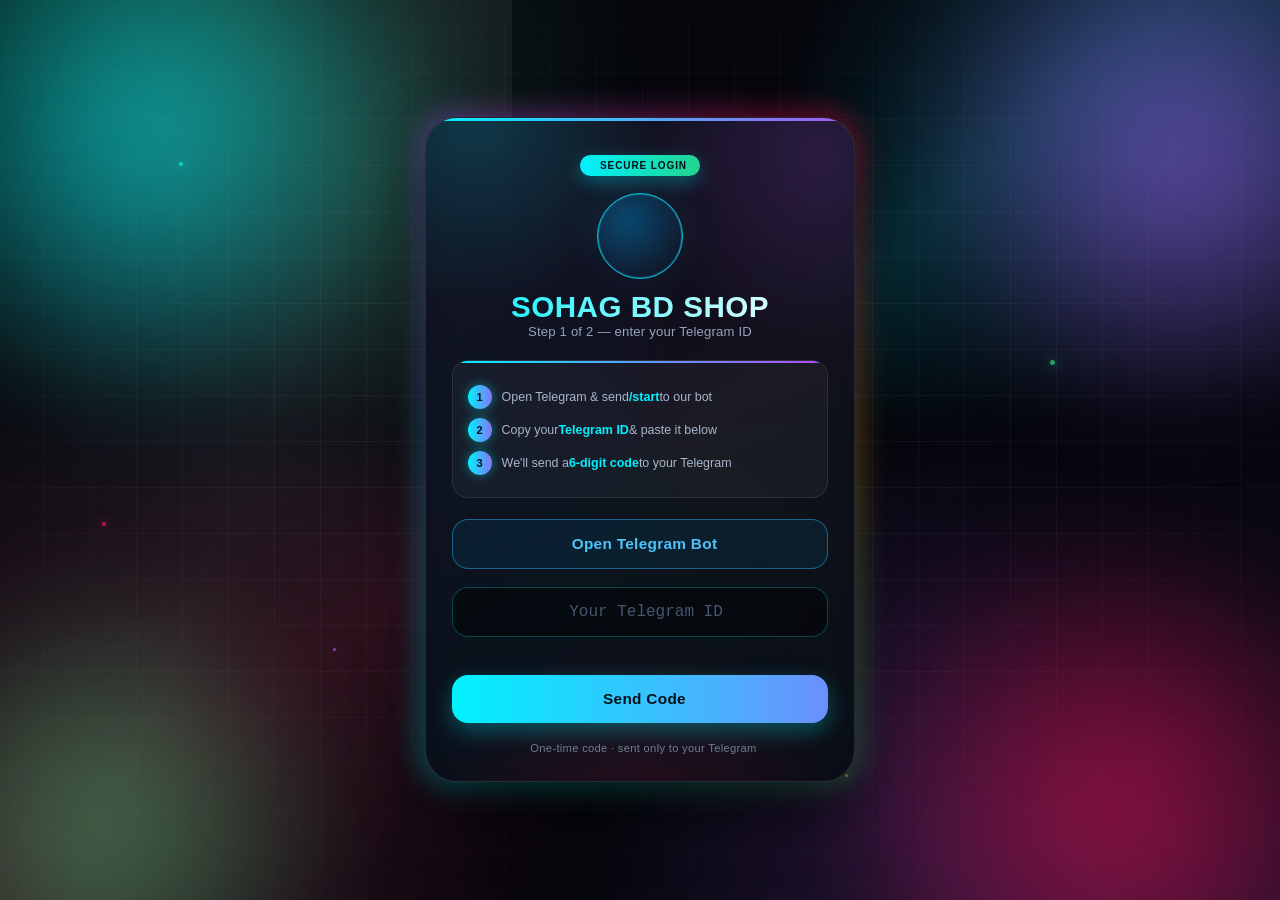
==== account.html @ 6053b898 "Add files via upload" ====
<!DOCTYPE html>
<html lang="en">
<head>
    <meta charset="UTF-8">
    <meta name="viewport" content="width=device-width, initial-scale=1.0, maximum-scale=1.0, user-scalable=no">
    <title>My Account - SOHAG BD SHOP</title>
    <!-- Favicon / App icons -->
    <link rel="icon" href="/favicon.ico?v=2" sizes="any">
    <link rel="icon" type="image/png" sizes="32x32" href="/favicon-32x32.png?v=2">
    <link rel="icon" type="image/png" sizes="16x16" href="/favicon-16x16.png?v=2">
    <link rel="icon" type="image/png" sizes="96x96" href="/favicon-96x96.png?v=2">
    <link rel="apple-touch-icon" sizes="180x180" href="/apple-touch-icon.png?v=2">
    <link rel="manifest" href="/site.webmanifest?v=2">
    <meta name="theme-color" content="#0f111a">
    <!-- ⚡ Font Awesome non-blocking: the page paints immediately even if cdnjs is slow or blocked.
         (previously this one line was the root cause of the "blank screen after login, fine after reload" problem) -->
    <!-- ⚡ media="print" dropped: it does keep the page from blocking, but the browser also
         gives a print stylesheet the *lowest* download priority, so the icons arrived last
         of all and popped in late. preload + onload swap is non-blocking AND high priority. -->
    <link rel="preload" as="style" href="fa-subset.css?v=3"
          onload="this.rel='stylesheet'; this.onload=null;">
    <!-- The icon font itself, fetched in parallel with the CSS instead of after it -->
    <link rel="preload" as="font" type="font/woff2" crossorigin
          href="fa-solid-900.woff2">
    <noscript><link rel="stylesheet" href="fa-subset.css?v=3"></noscript>
    <!-- 🚀 Shared page boot helper — the full reasoning is written out in app-boot.js -->
    <script src="app-boot.js?v=4"></script>
    <script>
        // 🔐 Login guard. Previously it was only  window.location.href = 'login.html'  —
        //    that does not stop the script, so all the code below kept running even while
        //    logged out, and the errors left the page blank.
        //    SBD.requireLogin() calls location.replace() and stops the remaining SBD.ready()
        //    steps from running.
        if (window.SBD) { SBD.requireLogin(); }
        else if (localStorage.getItem('isLoggedIn') !== 'true') { window.location.replace('login.html'); }
    </script>
    <style>
        body { margin: 0; padding: 0; font-family: 'Segoe UI', sans-serif; background: linear-gradient(135deg, #090910 0%, #171124 50%, #0d1321 100%); color: #e2e8f0; min-height: 100vh; overflow-x: hidden; padding-bottom: 110px; }
        
        .header { background: rgba(23, 17, 36, 0.85); backdrop-filter: blur(12px); padding: 15px 20px; display: flex; justify-content: space-between; align-items: center; border-bottom: 2px solid rgba(0, 242, 254, 0.3); position: sticky; top: 0; z-index: 1000; box-shadow: 0 4px 20px rgba(0,0,0,0.5); }
        .header-left { display: flex; align-items: center; gap: 15px; }
        .header-back-btn { background: rgba(255, 255, 255, 0.03); border: 1px solid rgba(0, 242, 254, 0.4); color: #00f2fe; padding: 8px 12px; border-radius: 10px; font-weight: bold; cursor: pointer; display: flex; align-items: center; justify-content: center; transition: 0.3s; }
        .header-back-btn:hover { background: rgba(0, 242, 254, 0.15); transform: translateX(-2px); }
        .logo-container { display: flex; align-items: center; gap: 8px; }
        .logo-icon { font-size: 24px; background: linear-gradient(135deg, #00f2fe, #4facfe); -webkit-background-clip: text; background-clip: text; color: transparent; }
        .header h1 { margin: 0; font-size: 22px; font-weight: 900; background: linear-gradient(90deg, #00f2fe 0%, #4facfe 100%); -webkit-background-clip: text; -webkit-text-fill-color: transparent; letter-spacing: 1px; }

        .container { padding: 20px; max-width: 600px; margin: 0 auto; animation: fadeIn 0.4s ease; }
        @keyframes fadeIn { from { opacity: 0; transform: translateY(10px); } to { opacity: 1; transform: translateY(0); } }
        
        .banned-banner {
            background: linear-gradient(90deg, #ff0844, #ffb199);
            color: #fff;
            text-align: center;
            padding: 15px;
            margin-bottom: 20px;
            border-radius: 12px;
            font-weight: bold;
            font-size: 14px;
            animation: pulse 1s infinite;
        }
        @keyframes pulse {
            0% { opacity: 0.8; }
            50% { opacity: 1; }
            100% { opacity: 0.8; }
        }
        .banned-banner i { margin-right: 8px; }
        
        .profile-header { background: rgba(255, 255, 255, 0.03); border: 1px solid rgba(0, 242, 254, 0.2); border-radius: 20px; padding: 30px 20px; text-align: center; margin-bottom: 20px; box-shadow: 0 5px 20px rgba(0,0,0,0.3); }
        .avatar { width: 80px; height: 80px; background: linear-gradient(45deg, #00f2fe, #4facfe); border-radius: 50%; margin: 0 auto 15px; display: flex; align-items: center; justify-content: center; font-size: 35px; font-weight: 900; color: #090910; box-shadow: 0 0 20px rgba(0, 242, 254, 0.5); overflow: hidden; }
        .avatar img { width: 100%; height: 100%; object-fit: cover; }
        
        .name-container {
            display: flex;
            align-items: center;
            justify-content: center;
            gap: 10px;
            flex-wrap: wrap;
        }
        .profile-header h2 { margin: 0; font-size: 22px; color: #fff; }
        .verified-badge {
            background: #1DA1F2;
            border-radius: 50%;
            width: 22px;
            height: 22px;
            display: inline-flex;
            align-items: center;
            justify-content: center;
            font-size: 12px;
            color: white;
            box-shadow: 0 0 10px rgba(29, 161, 242, 0.5);
        }
        .profile-header p { margin: 5px 0 0 0; font-size: 14px; color: #00f2fe; font-weight: bold; letter-spacing: 1px; }
        
        .id-container {
            margin-top: 12px;
            padding-top: 8px;
            border-top: 1px dashed rgba(0, 242, 254, 0.2);
            display: inline-block;
            width: auto;
        }
        .id-label {
            font-size: 11px;
            color: #64748b;
            letter-spacing: 0.5px;
        }
        .id-value {
            font-size: 13px;
            color: #00f2fe;
            font-family: monospace;
            background: rgba(0, 0, 0, 0.4);
            padding: 4px 12px;
            border-radius: 20px;
            display: inline-block;
            margin-left: 8px;
            cursor: pointer;
            transition: 0.2s;
        }
        .id-value:hover {
            background: rgba(0, 242, 254, 0.2);
            transform: scale(1.02);
        }
        
        .info-card { background: rgba(255, 255, 255, 0.03); border: 1px solid rgba(255, 255, 255, 0.05); border-radius: 15px; padding: 20px; margin-bottom: 20px; }
        .info-row { display: flex; justify-content: space-between; padding: 12px 0; border-bottom: 1px dashed rgba(255,255,255,0.1); }
        .info-row:last-child { border-bottom: none; }
        .info-label { color: #94a3b8; font-size: 14px; font-weight: 600; }
        .info-value { color: #fff; font-size: 14px; font-weight: bold; }
        
        .status-active { color: #00f2fe; }
        .status-banned { color: #ff0844; font-weight: bold; }
        
        .deposit-btn {
            display: block;
            width: 100%;
            padding: 12px;
            background: rgba(0, 242, 254, 0.1);
            border: 1px solid #00f2fe;
            color: #00f2fe;
            border-radius: 10px;
            cursor: pointer;
            margin-top: 15px;
            font-weight: bold;
            font-size: 14px;
            font-family: inherit;
            transition: 0.3s;
        }
        .deposit-btn:hover {
            background: #00f2fe;
            color: #090910;
        }
        .deposit-btn-disabled {
            background: rgba(255, 8, 68, 0.1);
            border-color: #ff0844;
            color: #ff0844;
            cursor: not-allowed;
            opacity: 0.6;
        }

        /* After the Fund Transfer banner was removed, Add Funds and Secure Logout became
           direct siblings side by side. A button is inline-block by default, so a stray
           whitespace gap appeared between the two — display:block put a stop to
           that, and the gap is now controlled only by margin-top (12px). */
        .logout-btn { display: block; width: 100%; padding: 15px; background: rgba(255, 8, 68, 0.1); border: 1px solid #ff0844; color: #ff0844; font-weight: bold; border-radius: 12px; cursor: pointer; text-transform: uppercase; transition: 0.3s; font-size: 14px; font-family: inherit; letter-spacing: 1px; margin-top: 12px; }
        .logout-btn:hover { background: #ff0844; color: #fff; box-shadow: 0 0 15px #ff0844; }

        .balance-value { color: #34d399; font-family: monospace; font-size: 15px; }

        .bottom-nav { position: fixed; bottom: 15px; left: 50%; transform: translateX(-50%); width: 90%; max-width: 600px; background: rgba(15, 15, 20, 0.93); backdrop-filter: blur(12px); border: 1px solid rgba(0, 242, 254, 0.3); border-radius: 22px; padding: 12px 5px; display: flex; justify-content: space-around; align-items: center; box-shadow: 0 10px 40px rgba(0, 0, 0, 0.6); z-index: 1000; }
        .nav-item { display: flex; flex-direction: column; align-items: center; color: #94a3b8; font-size: 11px; font-weight: bold; cursor: pointer; text-decoration: none; flex: 1; transition: 0.3s; }
        .nav-item i { font-size: 20px; margin-bottom: 5px; }
        .nav-item.active, .nav-item:hover { color: #00f2fe; text-shadow: 0 0 10px rgba(0, 242, 254, 0.8); }
        .nav-disabled {
            opacity: 0.4;
            cursor: not-allowed;
            pointer-events: none;
        }
        
        .toast {
            position: fixed;
            bottom: 80px;
            left: 50%;
            transform: translateX(-50%);
            background: #00f2fe;
            color: #090910;
            padding: 10px 20px;
            border-radius: 30px;
            font-weight: bold;
            font-size: 13px;
            z-index: 9999;
            animation: fadeInUp 0.3s ease;
        }
        @keyframes fadeInUp {
            from { opacity: 0; transform: translateX(-50%) translateY(20px); }
            to { opacity: 1; transform: translateX(-50%) translateY(0); }
        }
        
        .loading-spinner {
            display: inline-block;
            width: 20px;
            height: 20px;
            border: 2px solid rgba(0,242,254,0.3);
            border-top: 2px solid #00f2fe;
            border-radius: 50%;
            animation: spin 0.8s linear infinite;
        }
        @keyframes spin {
            to { transform: rotate(360deg); }
        }
        
        .support-overlay {
            position: fixed; top: 0; left: 0; width: 100%; height: 100%;
            background: rgba(0, 0, 0, 0.9); backdrop-filter: blur(6px);
            z-index: 2000; display: none; justify-content: center; align-items: center;
        }
        .support-box {
            background: linear-gradient(145deg, #0f0f17, #0a0a10);
            padding: 30px 25px; border-radius: 28px; width: 90%; max-width: 340px;
            text-align: center; border: 1px solid rgba(0, 242, 254, 0.4);
            position: relative;
        }
        .close-modal {
            position: absolute; top: 15px; right: 20px; color: #ff0844; font-size: 22px;
            cursor: pointer; width: 30px; height: 30px; display: flex;
            align-items: center; justify-content: center; border-radius: 50%;
            background: rgba(255, 8, 68, 0.1);
        }
        .close-modal:hover { background: #ff0844; color: #fff; transform: rotate(90deg); }
        .support-box h3 { color: #fff; margin-bottom: 8px; font-size: 22px; }
        .support-box h3 i { color: #00f2fe; margin-right: 8px; }
        .support-desc { color: #94a3b8; font-size: 13px; margin-bottom: 25px; }
        .support-btn {
            display: flex; align-items: center; justify-content: center; gap: 12px;
            padding: 14px; border-radius: 14px; font-weight: 700; font-size: 16px;
            margin-top: 12px; text-decoration: none; transition: 0.3s;
        }
        .btn-wa { background: rgba(37, 211, 102, 0.12); border: 1px solid #25D366; color: #25D366; }
        .btn-wa:hover { background: #25D366; color: #fff; }
        .btn-tg { background: rgba(0, 136, 204, 0.12); border: 1px solid #0088cc; color: #0088cc; }
        .btn-tg:hover { background: #0088cc; color: #fff; }
    </style>

    <!-- Animated theme (background colour animation + card animation) -->
    <link rel="preload" as="style" href="user-theme.css?v=6">
    <link rel="stylesheet" href="user-theme.css?v=6">
</head>
<body>

    <div class="header">
        <div class="header-left">
            <button class="header-back-btn" onclick="window.location.href='index.html'"><i class="fa-solid fa-arrow-left"></i></button>
            <div class="logo-container">
                <i class="fas fa-cloud logo-icon"></i>
                <h1>𝗦𝗢𝗛𝗔𝗚 𝗕𝗗 𝗦𝗛𝗢𝗣</h1>
            </div>
        </div>
    </div>

    <div class="container px-stagger">
        <div id="bannedBanner" style="display: none;" class="banned-banner">
            <i class="fa-solid fa-ban"></i> Your account has been banned! Please contact admin for support.
        </div>

        <div class="profile-header">
            <div class="avatar" id="userAvatar">
                <div class="loading-spinner"></div>
            </div>
            <div class="name-container">
                <h2 id="userNameDisplay">Loading...</h2>
                <span class="verified-badge" id="verifiedBadge">✓</span>
            </div>
            <p id="userIdDisplay">@loading</p>
            
            <div class="id-container">
                <span class="id-label"><i class="fa-regular fa-id-card"></i> ID :</span>
                <span class="id-value" id="chatIdDisplay" onclick="copyChatId()">-</span>
            </div>
        </div>

        <div class="info-card">
            <div class="info-row">
                <span class="info-label"><i class="fa-brands fa-telegram"></i> Username</span>
                <span class="info-value" id="contactValue">@loading</span>
            </div>
            <div class="info-row">
                <span class="info-label"><i class="fa-solid fa-wallet"></i> Wallet Balance</span>
                <span class="info-value balance-value" id="walletBalance">$0.00</span>
            </div>
            <div class="info-row">
                <span class="info-label"><i class="fa-solid fa-circle-check"></i> Account Status</span>
                <span class="info-value" id="accountStatus">
                    <span class="status-active"><i class="fa-solid fa-circle-check"></i> Active & Verified</span>
                </span>
            </div>
            <div class="info-row">
                <span class="info-label"><i class="fa-solid fa-calendar"></i> Joined Date</span>
                <span class="info-value" id="joinDate">-</span>
            </div>
        </div>

        <button class="deposit-btn" id="depositBtn" onclick="checkAndRedirect('deposit.html')">
            <i class="fa-solid fa-plus-circle"></i> Add Funds
        </button>
        <button class="logout-btn" onclick="logoutUser()"><i class="fa-solid fa-right-from-bracket"></i> Secure Logout</button>
    </div>

    <div class="bottom-nav">
        <a href="index.html" class="nav-item" id="navShop"><i class="fa-solid fa-store"></i><span>Showcase</span></a>
        <a href="deposit.html" class="nav-item" id="navDeposit"><i class="fa-solid fa-wallet"></i><span>Deposit</span></a>
        <a href="pending.html" class="nav-item" id="navPending"><i class="fa-solid fa-clock-rotate-left"></i><span>Pending</span></a>
        <a href="orders.html" class="nav-item" id="navOrders"><i class="fa-solid fa-box-open"></i><span>My Orders</span></a>
        <a href="#" class="nav-item" id="navSupport" onclick="openSupportModal(event)"><i class="fa-solid fa-headset"></i><span>Support</span></a>
    </div>

    <div class="support-overlay" id="supportModal">
        <div class="support-box">
            <div class="close-modal" onclick="closeSupportModal()"><i class="fa-solid fa-times"></i></div>
            <h3><i class="fa-solid fa-headset"></i> Live Support</h3>
            <div class="support-desc">Choose a platform to contact us.</div>
            <a href="https://wa.me/8801618202470" target="_blank" class="support-btn btn-wa"><i class="fa-brands fa-whatsapp"></i> WhatsApp</a>
            <a href="https://t.me/SH_5617" target="_blank" class="support-btn btn-tg"><i class="fa-brands fa-telegram"></i> Telegram</a>
        </div>
    </div>

    <script>
        /* 🔒 এখানে আগে বট টোকেনটা পুরোপুরি লেখা ছিল (const BOT_TOKEN = "…")।
           এটা ক্লায়েন্ট-সাইড স্ক্রিপ্ট — এই পেজ যে-ই খুলত সে F12 চেপেই
           টোকেনটা পড়ে ফেলতে পারত, আর টোকেন দিয়ে বটের পূর্ণ নিয়ন্ত্রণ নেওয়া যায়।
           টোকেন এখন শুধু সার্ভারে; Telegram-এর কল যায় api_tg_profile.php দিয়ে।
           ⚠️ পুরনো টোকেনটা প্রকাশ হয়ে গিয়েছিল — @BotFather দিয়ে রিভোক করা জরুরি। */
        
        // Global variable (used for the ban check)
        window.userIsBanned = false; 
        
        function getCachedData(key, expiryMinutes = 30) {
            let cached = localStorage.getItem(key);
            if(!cached) return null;
            let data = JSON.parse(cached);
            if(Date.now() > data.expiry) {
                localStorage.removeItem(key);
                return null;
            }
            return data.value;
        }
        
        function setCachedData(key, value, expiryMinutes = 30) {
            let data = {
                value: value,
                expiry: Date.now() + (expiryMinutes * 60 * 1000)
            };
            localStorage.setItem(key, JSON.stringify(data));
        }
        
        function checkAndRedirect(url) {
            if(window.userIsBanned) {
                showToast("❌ Your account is banned! You cannot deposit.");
                return false;
            }
            window.location.href = url;
        }
        
        function openSupportModal(e) {
            if(e) e.preventDefault();
            document.getElementById('supportModal').style.display = 'flex';
        }
        
        function closeSupportModal() {
            document.getElementById('supportModal').style.display = 'none';
        }
        
        function copyChatId() {
            let idElement = document.getElementById('chatIdDisplay');
            let idValue = idElement.innerText;
            if(idValue && idValue !== '-') {
                navigator.clipboard.writeText(idValue).then(() => {
                    showToast("✅ ID copied!");
                });
            }
        }
        
        function showToast(msg) {
            let toast = document.createElement('div');
            toast.className = 'toast';
            toast.innerHTML = msg;
            document.body.appendChild(toast);
            setTimeout(() => toast.remove(), 2500);
        }

        /** Always shows a money amount in $0.00 format */
        function fmtMoney(n) {
            let v = parseFloat(n);
            if (!isFinite(v)) v = 0;
            return '$' + v.toFixed(2);
        }

        /** Fills the Wallet Balance row on the My Account page */
        async function loadWalletBalance() {
            const tgId = localStorage.getItem('userTelegramId');
            const el = document.getElementById('walletBalance');
            if (!el) return;
            if (!tgId) { el.innerText = '$0.00'; return; }
            const cacheKey = 'balance:' + tgId;
            if (window.SBD && SBD.cacheGet) {
                const cached = SBD.cacheGet(cacheKey, true);
                if (cached && cached.success) el.innerText = fmtMoney(cached.balance);
            }
            try {
                const res = await fetch('api_balance.php?telegram_id=' + encodeURIComponent(tgId));
                const d = await res.json();
                if (d && d.success) {
                    el.innerText = fmtMoney(d.balance);
                    if (window.SBD && SBD.cacheSet) SBD.cacheSet(cacheKey, d, 5 * 60 * 1000);
                }
            } catch (e) { /* if the balance fails to load, the rest of the page keeps working */ }
        }

        async function loadUserInfo() {
            let userTelegramId = localStorage.getItem('userTelegramId');
            let sessionName = localStorage.getItem('userSessionName') || "User";
            
            if(!userTelegramId) {
                document.getElementById('userNameDisplay').innerText = sessionName;
                document.getElementById('userIdDisplay').innerHTML = '@' + sessionName.toLowerCase().replace(/[^a-z0-9]/g, '');
                document.getElementById('contactValue').innerHTML = '@' + sessionName.toLowerCase().replace(/[^a-z0-9]/g, '');
                document.getElementById('chatIdDisplay').innerText = '-';
                const avatarDiv = document.getElementById('userAvatar');
                avatarDiv.innerHTML = sessionName.charAt(0).toUpperCase();
                avatarDiv.style.background = "linear-gradient(45deg, #00f2fe, #4facfe)";
                avatarDiv.style.fontSize = "35px";
                return;
            }
            
            document.getElementById('chatIdDisplay').innerText = userTelegramId;
            
            // 1. Fetch Telegram profile info
            let cachedUserInfo = getCachedData('user_info_' + userTelegramId, 60);
            let userInfo = cachedUserInfo;
            
            if(!userInfo) {
                try {
                    /* ⚠️ URL-এ কোনো telegram_id পাঠানো হয় না — সার্ভার আইডিটা
                       লগইন সেশন থেকে নেয়। আইডি প্যারামিটার হলে যে-কেউ পৃথিবীর
                       যেকোনো Telegram আইডির নাম/ছবি এই এন্ডপয়েন্ট দিয়ে বের
                       করে ফেলতে পারত। */
                    const response = await fetch('api_tg_profile.php');
                    const data = await response.json();
                    if(data.success) {
                        userInfo = {
                            first_name: data.first_name || '',
                            last_name: data.last_name || '',
                            username: data.username || '',
                            full_name: data.full_name || `${data.first_name || ''} ${data.last_name || ''}`.trim()
                        };
                        setCachedData('user_info_' + userTelegramId, userInfo, 60);
                    }
                } catch(e) { console.log("Telegram fetch error:", e); }
            }
            
            if(userInfo && userInfo.username) {
                const realUsername = userInfo.username;
                document.getElementById('userIdDisplay').innerHTML = '@' + realUsername;
                document.getElementById('contactValue').innerHTML = '@' + realUsername;
                let displayName = userInfo.full_name || userInfo.first_name || sessionName;
                document.getElementById('userNameDisplay').innerText = displayName;
                localStorage.setItem('userTelegramUsername', realUsername);
                localStorage.setItem('userSessionName', displayName);
            } else {
                document.getElementById('userIdDisplay').innerHTML = '@' + sessionName.toLowerCase().replace(/[^a-z0-9]/g, '');
                document.getElementById('contactValue').innerHTML = '@' + sessionName.toLowerCase().replace(/[^a-z0-9]/g, '');
                document.getElementById('userNameDisplay').innerText = sessionName;
            }
            
            // Profile image
            const avatarDiv = document.getElementById('userAvatar');

            /* 🔒 পুরনো কোড ছবির ঠিকানাটা localStorage-এ জমিয়ে রাখত, আর ওই
               ঠিকানা ছিল  api.telegram.org/file/bot<TOKEN>/…  — অর্থাৎ টোকেনটা
               ভিজিটরের ব্রাউজারেই লেখা থেকে যেত। পুরনো ভিজিটরদের কাছ থেকে সেই
               জমে থাকা কপিটা মুছে ফেলা হচ্ছে। */
            localStorage.removeItem('user_photo_' + userTelegramId);

            let initial = (userInfo?.first_name?.charAt(0) || sessionName.charAt(0)).toUpperCase();
            showTelegramAvatar(avatarDiv, initial);
            
            // 2. Fetch status from the real-time database (api_users.php)
            const accountCacheKey = 'account:' + userTelegramId;
            if (window.SBD && SBD.cacheGet) {
                const cachedAccount = SBD.cacheGet(accountCacheKey, true);
                if(cachedAccount && cachedAccount.success && cachedAccount.user) {
                    const u = cachedAccount.user;
                    if(u.join_date) {
                        document.getElementById('joinDate').innerHTML = new Date(u.join_date).toLocaleDateString('en-US', {
                            year: 'numeric', month: 'long', day: 'numeric'
                        });
                    }
                    window.userIsBanned = (u.status === 'banned');
                    applyBanEffect(window.userIsBanned, u.ban_reason);
                }
            }
            try {
                let dbRes = await fetch(`api_users.php?action=get&telegram_id=${userTelegramId}`);
                let dbData = await dbRes.json();
                
                if(dbData.success && dbData.user) {
                    let u = dbData.user;
                    
                    // Update join date
                    if(u.join_date) {
                        document.getElementById('joinDate').innerHTML = new Date(u.join_date).toLocaleDateString('en-US', {
                            year: 'numeric', month: 'long', day: 'numeric'
                        });
                    }
                    
                    // Update status (banned / active)
                    window.userIsBanned = (u.status === 'banned');
                    applyBanEffect(window.userIsBanned, u.ban_reason);
                    if (window.SBD && SBD.cacheSet) SBD.cacheSet(accountCacheKey, dbData, 10 * 60 * 1000);
                }
            } catch(e) {
                console.error("DB Fetch Error:", e);
            }
        }
        
        /* অ্যাভাটার বসানো
           ---------------------------------------------------------------
           টোকেন সহ ফাইল-URL (api.telegram.org/file/bot<TOKEN>/…) আর ব্রাউজারে
           দেওয়া যায় না — ওই লিংকের ভেতরেই টোকেনটা থাকে। তাই ছবির বাইটগুলো
           সার্ভার নিজে এনে দেয়:  api_tg_profile.php?photo=1
           আইডি পাঠাতে হয় না, সার্ভার সেশন থেকেই নেয়।
           ছবি না থাকলে বা লগইন না থাকলে এন্ডপয়েন্ট 404 দেয় → onerror চলে →
           নামের প্রথম অক্ষরটাই অ্যাভাটার হয়ে যায় (আগের মতোই)। */
        function showTelegramAvatar(avatarDiv, initial) {
            avatarDiv.innerHTML = '<div class="loading-spinner"></div>';

            const img = new Image();
            img.alt = 'Profile';
            img.style.cssText = 'width:100%; height:100%; object-fit:cover;';

            img.onload = function() {
                avatarDiv.innerHTML = '';
                avatarDiv.appendChild(img);
            };

            img.onerror = function() {
                avatarDiv.innerHTML = initial;
                avatarDiv.style.background = "linear-gradient(45deg, #00f2fe, #4facfe)";
                avatarDiv.style.fontSize = "35px";
                avatarDiv.style.fontWeight = "900";
            };

            img.src = 'api_tg_profile.php?photo=1';
        }
        
        function applyBanEffect(isBanned, reason = '') {
            let bannedBanner = document.getElementById('bannedBanner');
            let depositBtn = document.getElementById('depositBtn');
            let navItems = ['navShop', 'navDeposit', 'navPending', 'navOrders'];
            let statusElement = document.getElementById('accountStatus');

            if(isBanned) {
                if(bannedBanner) {
                    bannedBanner.style.display = 'block';
                    bannedBanner.innerHTML = `<i class="fa-solid fa-ban"></i> Your account has been banned! Reason: ${reason || 'Violation of terms'}`;
                }
                if(depositBtn) depositBtn.classList.add('deposit-btn-disabled');
                navItems.forEach(id => {
                    let el = document.getElementById(id);
                    if(el) el.classList.add('nav-disabled');
                });
                if(statusElement) {
                    statusElement.innerHTML = '<span class="status-banned"><i class="fa-solid fa-ban"></i> ⛔ Banned</span>';
                }
            } else {
                if(bannedBanner) bannedBanner.style.display = 'none';
                if(depositBtn) depositBtn.classList.remove('deposit-btn-disabled');
                navItems.forEach(id => {
                    let el = document.getElementById(id);
                    if(el) el.classList.remove('nav-disabled');
                });
                if(statusElement) {
                    statusElement.innerHTML = '<span class="status-active"><i class="fa-solid fa-circle-check"></i> Active & Verified</span>';
                }
            }
        }

        async function logoutUser() {
            // ⚠️ Previously only isLoggedIn was cleared from localStorage — the server OTP
            //    session cookie stayed alive. So the server is now told to clear the session too.
            try {
                await fetch('api_user_login.php', {
                    method: 'POST',
                    credentials: 'same-origin',
                    headers: { 'Content-Type': 'application/json' },
                    body: JSON.stringify({ action: 'logout' })
                });
            } catch (e) { /* local logout still happens even if the server cannot be reached */ }
            localStorage.removeItem('isLoggedIn');
            window.location.replace('login.html');
        }

        // Clicking outside the modal closes it
        window.addEventListener('click', function (event) {
            let sm = document.getElementById('supportModal');
            if (event.target === sm) closeSupportModal();
        });

        // ⚡ Previously there was  window.onload = function() { loadUserInfo(); };  here.
        //    window.onload waits for every external file (Font Awesome from cdnjs + fonts)
        //    to arrive — with a slow/blocked CDN neither balance nor name showed up,
        //    and a reload pulled them from cache and fixed it. (details in app-boot.js)
        function bootAccount() {
            loadUserInfo();
            loadWalletBalance();
        }
        if (window.SBD) { SBD.ready(bootAccount, { onEveryShow: true }); }
        else { document.addEventListener('DOMContentLoaded', bootAccount); }
    </script>
</body>
</html>
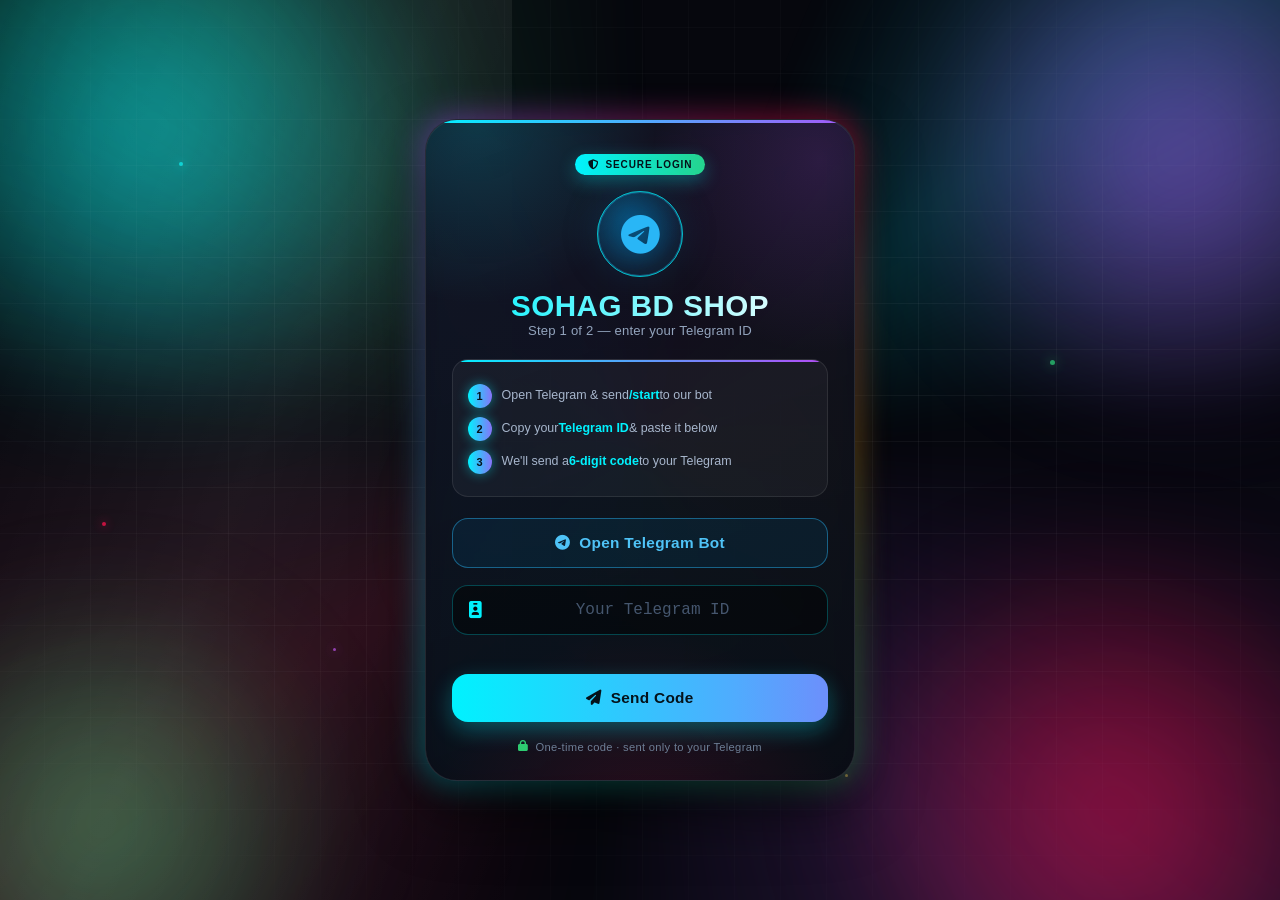
==== commit 67d13afe: "Rebuild SOHAG BD SHOP as runnable static site (demo backend + missing assets) - app-boot.js: SBD hel" ====
--- a/account.html
+++ b/account.html
@@ -5,12 +5,12 @@
     <meta name="viewport" content="width=device-width, initial-scale=1.0, maximum-scale=1.0, user-scalable=no">
     <title>My Account - SOHAG BD SHOP</title>
     <!-- Favicon / App icons -->
-    <link rel="icon" href="/favicon.ico?v=2" sizes="any">
-    <link rel="icon" type="image/png" sizes="32x32" href="/favicon-32x32.png?v=2">
-    <link rel="icon" type="image/png" sizes="16x16" href="/favicon-16x16.png?v=2">
-    <link rel="icon" type="image/png" sizes="96x96" href="/favicon-96x96.png?v=2">
-    <link rel="apple-touch-icon" sizes="180x180" href="/apple-touch-icon.png?v=2">
-    <link rel="manifest" href="/site.webmanifest?v=2">
+    <link rel="icon" href="favicon.ico?v=2" sizes="any">
+    <link rel="icon" type="image/png" sizes="32x32" href="favicon-32x32.png?v=2">
+    <link rel="icon" type="image/png" sizes="16x16" href="favicon-16x16.png?v=2">
+    <link rel="icon" type="image/png" sizes="96x96" href="favicon-96x96.png?v=2">
+    <link rel="apple-touch-icon" sizes="180x180" href="apple-touch-icon.png?v=2">
+    <link rel="manifest" href="site.webmanifest?v=2">
     <meta name="theme-color" content="#0f111a">
     <!-- ⚡ Font Awesome non-blocking: the page paints immediately even if cdnjs is slow or blocked.
          (previously this one line was the root cause of the "blank screen after login, fine after reload" problem) -->
--- a/user-theme.css
+++ b/user-theme.css
@@ -0,0 +1,153 @@
+/* =====================================================================
+   SOHAG BD SHOP — shared theme layer (user-theme.css)
+   ---------------------------------------------------------------------
+   This file is loaded by every page through a <link rel="stylesheet">.
+   Each page also carries its own inline <style> block with the layout
+   that is unique to it; the rules below are the *shared* visual layer
+   (colour tokens, glow, category-card shading, stagger animations…)
+   that the pages were written against but which was missing from the
+   repository.  Rules are kept additive so they never fight the inline
+   styles of any page.
+   ===================================================================== */
+
+:root {
+    --c1: #00f2fe;   /* cyan   */
+    --c2: #4facfe;   /* blue   */
+    --c3: #a855f7;   /* violet */
+    --c4: #ff0844;   /* rose   */
+    --c5: #ffb199;   /* peach  */
+    --c6: #2ecc71;   /* green  */
+    --c7: #f7b733;   /* amber  */
+    --ink: #e8f2ff;
+    --muted: #93a4bd;
+    --bg-deep: #0f111a;
+    --card-bg: #171c28;
+    --line: rgba(255, 255, 255, 0.08);
+    --ease: cubic-bezier(.22, .85, .24, 1);
+}
+
+/* ---------- smooth rendering & baseline ---------- */
+html { scroll-behavior: smooth; }
+body { -webkit-font-smoothing: antialiased; text-rendering: optimizeLegibility; }
+::selection { background: rgba(0, 242, 254, 0.28); color: #fff; }
+
+*::-webkit-scrollbar { width: 9px; height: 9px; }
+*::-webkit-scrollbar-track { background: #0b0e16; }
+*::-webkit-scrollbar-thumb { background: linear-gradient(180deg, #1e2b44, #2c3c5c); border-radius: 8px; }
+*::-webkit-scrollbar-thumb:hover { background: linear-gradient(180deg, #00f2fe, #4facfe); }
+
+/* =====================================================================
+   Category cards — the small extras the index / shop pages expect
+   (.card-badge chip, .img-shade overlay and .px-stagger entrance)
+   ===================================================================== */
+.card-badge {
+    position: absolute;
+    top: 10px;
+    left: 10px;
+    z-index: 2;
+    display: inline-flex;
+    align-items: center;
+    gap: 6px;
+    background: linear-gradient(135deg, rgba(0, 242, 254, .95), rgba(79, 172, 254, .95));
+    color: #04121f;
+    font-size: 10.5px;
+    font-weight: 900;
+    letter-spacing: .6px;
+    padding: 5px 10px;
+    border-radius: 999px;
+    box-shadow: 0 4px 14px rgba(0, 200, 230, .35);
+    text-transform: uppercase;
+}
+
+.img-shade {
+    position: absolute;
+    inset: 0;
+    background: linear-gradient(180deg, rgba(15, 17, 26, 0) 40%, rgba(15, 17, 26, .85) 100%);
+    pointer-events: none;
+}
+
+/* Staggered entrance used by grids across pages */
+.px-stagger > * {
+    animation: pxFadeUp .55s var(--ease) both;
+}
+.px-stagger > *:nth-child(2)  { animation-delay: .05s; }
+.px-stagger > *:nth-child(3)  { animation-delay: .10s; }
+.px-stagger > *:nth-child(4)  { animation-delay: .15s; }
+.px-stagger > *:nth-child(5)  { animation-delay: .20s; }
+.px-stagger > *:nth-child(6)  { animation-delay: .25s; }
+.px-stagger > *:nth-child(7)  { animation-delay: .30s; }
+.px-stagger > *:nth-child(8)  { animation-delay: .35s; }
+.px-stagger > *:nth-child(9)  { animation-delay: .40s; }
+.px-stagger > *:nth-child(10) { animation-delay: .45s; }
+.px-stagger > *:nth-child(n+11) { animation-delay: .50s; }
+
+@keyframes pxFadeUp {
+    from { opacity: 0; transform: translateY(14px); }
+    to   { opacity: 1; transform: translateY(0); }
+}
+
+/* Login / OTP reveal helper */
+.reveal { animation: pxFadeUp .4s var(--ease) both; }
+
+/* =====================================================================
+   Shared glow utilities
+   ===================================================================== */
+.glow-cyan   { text-shadow: 0 0 18px rgba(0, 242, 254, .65); }
+.glow-blue   { text-shadow: 0 0 18px rgba(79, 172, 254, .65); }
+
+/* Toast used by account / deposite / pending pages that define their own
+   position rules inline — this only guarantees a sane baseline. */
+.toast i { margin-right: 6px; }
+
+/* Support modal (used across pages; the main pages style it inline — this is
+   the shared baseline so any page that links the stylesheet gets a working box) */
+.support-overlay {
+    display: none;
+    position: fixed;
+    inset: 0;
+    background: rgba(4, 6, 10, 0.78);
+    backdrop-filter: blur(4px);
+    z-index: 1500;
+    align-items: center;
+    justify-content: center;
+    padding: 20px;
+}
+.support-box {
+    background: #141a28;
+    border: 1px solid rgba(0, 242, 254, 0.28);
+    border-radius: 18px;
+    padding: 22px 18px;
+    width: 100%;
+    max-width: 340px;
+    text-align: center;
+    position: relative;
+    box-shadow: 0 18px 50px rgba(0, 0, 0, 0.55);
+    animation: pxFadeUp .3s var(--ease);
+}
+.support-box h3 { font-size: 18px; margin-bottom: 4px; color: #e8f2ff; }
+.support-desc { color: #93a4bd; font-size: 13px; margin-bottom: 16px; }
+.support-box .close-modal {
+    position: absolute; top: 10px; right: 12px;
+    color: #93a4bd; cursor: pointer; font-size: 17px;
+}
+.support-box .close-modal:hover { color: #ff0844; }
+.support-btn {
+    display: flex; align-items: center; justify-content: center; gap: 9px;
+    padding: 12px; border-radius: 12px; font-weight: 800; font-size: 14.5px;
+    text-decoration: none; color: #fff; margin-bottom: 10px; transition: .2s;
+}
+.support-btn:hover { transform: translateY(-1px); filter: brightness(1.1); }
+.btn-wa { background: linear-gradient(135deg, #25d366, #128c7e); }
+.btn-tg { background: linear-gradient(135deg, #2aabee, #229ed9); }
+
+/* =====================================================================
+   Accessibility
+   ===================================================================== */
+@media (prefers-reduced-motion: reduce) {
+    *, *::before, *::after {
+        animation-duration: .001s !important;
+        animation-iteration-count: 1 !important;
+        transition-duration: .001s !important;
+        scroll-behavior: auto !important;
+    }
+}
--- a/user-theme.css
+++ b/user-theme.css
@@ -0,0 +1,153 @@
+/* =====================================================================
+   SOHAG BD SHOP — shared theme layer (user-theme.css)
+   ---------------------------------------------------------------------
+   This file is loaded by every page through a <link rel="stylesheet">.
+   Each page also carries its own inline <style> block with the layout
+   that is unique to it; the rules below are the *shared* visual layer
+   (colour tokens, glow, category-card shading, stagger animations…)
+   that the pages were written against but which was missing from the
+   repository.  Rules are kept additive so they never fight the inline
+   styles of any page.
+   ===================================================================== */
+
+:root {
+    --c1: #00f2fe;   /* cyan   */
+    --c2: #4facfe;   /* blue   */
+    --c3: #a855f7;   /* violet */
+    --c4: #ff0844;   /* rose   */
+    --c5: #ffb199;   /* peach  */
+    --c6: #2ecc71;   /* green  */
+    --c7: #f7b733;   /* amber  */
+    --ink: #e8f2ff;
+    --muted: #93a4bd;
+    --bg-deep: #0f111a;
+    --card-bg: #171c28;
+    --line: rgba(255, 255, 255, 0.08);
+    --ease: cubic-bezier(.22, .85, .24, 1);
+}
+
+/* ---------- smooth rendering & baseline ---------- */
+html { scroll-behavior: smooth; }
+body { -webkit-font-smoothing: antialiased; text-rendering: optimizeLegibility; }
+::selection { background: rgba(0, 242, 254, 0.28); color: #fff; }
+
+*::-webkit-scrollbar { width: 9px; height: 9px; }
+*::-webkit-scrollbar-track { background: #0b0e16; }
+*::-webkit-scrollbar-thumb { background: linear-gradient(180deg, #1e2b44, #2c3c5c); border-radius: 8px; }
+*::-webkit-scrollbar-thumb:hover { background: linear-gradient(180deg, #00f2fe, #4facfe); }
+
+/* =====================================================================
+   Category cards — the small extras the index / shop pages expect
+   (.card-badge chip, .img-shade overlay and .px-stagger entrance)
+   ===================================================================== */
+.card-badge {
+    position: absolute;
+    top: 10px;
+    left: 10px;
+    z-index: 2;
+    display: inline-flex;
+    align-items: center;
+    gap: 6px;
+    background: linear-gradient(135deg, rgba(0, 242, 254, .95), rgba(79, 172, 254, .95));
+    color: #04121f;
+    font-size: 10.5px;
+    font-weight: 900;
+    letter-spacing: .6px;
+    padding: 5px 10px;
+    border-radius: 999px;
+    box-shadow: 0 4px 14px rgba(0, 200, 230, .35);
+    text-transform: uppercase;
+}
+
+.img-shade {
+    position: absolute;
+    inset: 0;
+    background: linear-gradient(180deg, rgba(15, 17, 26, 0) 40%, rgba(15, 17, 26, .85) 100%);
+    pointer-events: none;
+}
+
+/* Staggered entrance used by grids across pages */
+.px-stagger > * {
+    animation: pxFadeUp .55s var(--ease) both;
+}
+.px-stagger > *:nth-child(2)  { animation-delay: .05s; }
+.px-stagger > *:nth-child(3)  { animation-delay: .10s; }
+.px-stagger > *:nth-child(4)  { animation-delay: .15s; }
+.px-stagger > *:nth-child(5)  { animation-delay: .20s; }
+.px-stagger > *:nth-child(6)  { animation-delay: .25s; }
+.px-stagger > *:nth-child(7)  { animation-delay: .30s; }
+.px-stagger > *:nth-child(8)  { animation-delay: .35s; }
+.px-stagger > *:nth-child(9)  { animation-delay: .40s; }
+.px-stagger > *:nth-child(10) { animation-delay: .45s; }
+.px-stagger > *:nth-child(n+11) { animation-delay: .50s; }
+
+@keyframes pxFadeUp {
+    from { opacity: 0; transform: translateY(14px); }
+    to   { opacity: 1; transform: translateY(0); }
+}
+
+/* Login / OTP reveal helper */
+.reveal { animation: pxFadeUp .4s var(--ease) both; }
+
+/* =====================================================================
+   Shared glow utilities
+   ===================================================================== */
+.glow-cyan   { text-shadow: 0 0 18px rgba(0, 242, 254, .65); }
+.glow-blue   { text-shadow: 0 0 18px rgba(79, 172, 254, .65); }
+
+/* Toast used by account / deposite / pending pages that define their own
+   position rules inline — this only guarantees a sane baseline. */
+.toast i { margin-right: 6px; }
+
+/* Support modal (used across pages; the main pages style it inline — this is
+   the shared baseline so any page that links the stylesheet gets a working box) */
+.support-overlay {
+    display: none;
+    position: fixed;
+    inset: 0;
+    background: rgba(4, 6, 10, 0.78);
+    backdrop-filter: blur(4px);
+    z-index: 1500;
+    align-items: center;
+    justify-content: center;
+    padding: 20px;
+}
+.support-box {
+    background: #141a28;
+    border: 1px solid rgba(0, 242, 254, 0.28);
+    border-radius: 18px;
+    padding: 22px 18px;
+    width: 100%;
+    max-width: 340px;
+    text-align: center;
+    position: relative;
+    box-shadow: 0 18px 50px rgba(0, 0, 0, 0.55);
+    animation: pxFadeUp .3s var(--ease);
+}
+.support-box h3 { font-size: 18px; margin-bottom: 4px; color: #e8f2ff; }
+.support-desc { color: #93a4bd; font-size: 13px; margin-bottom: 16px; }
+.support-box .close-modal {
+    position: absolute; top: 10px; right: 12px;
+    color: #93a4bd; cursor: pointer; font-size: 17px;
+}
+.support-box .close-modal:hover { color: #ff0844; }
+.support-btn {
+    display: flex; align-items: center; justify-content: center; gap: 9px;
+    padding: 12px; border-radius: 12px; font-weight: 800; font-size: 14.5px;
+    text-decoration: none; color: #fff; margin-bottom: 10px; transition: .2s;
+}
+.support-btn:hover { transform: translateY(-1px); filter: brightness(1.1); }
+.btn-wa { background: linear-gradient(135deg, #25d366, #128c7e); }
+.btn-tg { background: linear-gradient(135deg, #2aabee, #229ed9); }
+
+/* =====================================================================
+   Accessibility
+   ===================================================================== */
+@media (prefers-reduced-motion: reduce) {
+    *, *::before, *::after {
+        animation-duration: .001s !important;
+        animation-iteration-count: 1 !important;
+        transition-duration: .001s !important;
+        scroll-behavior: auto !important;
+    }
+}
